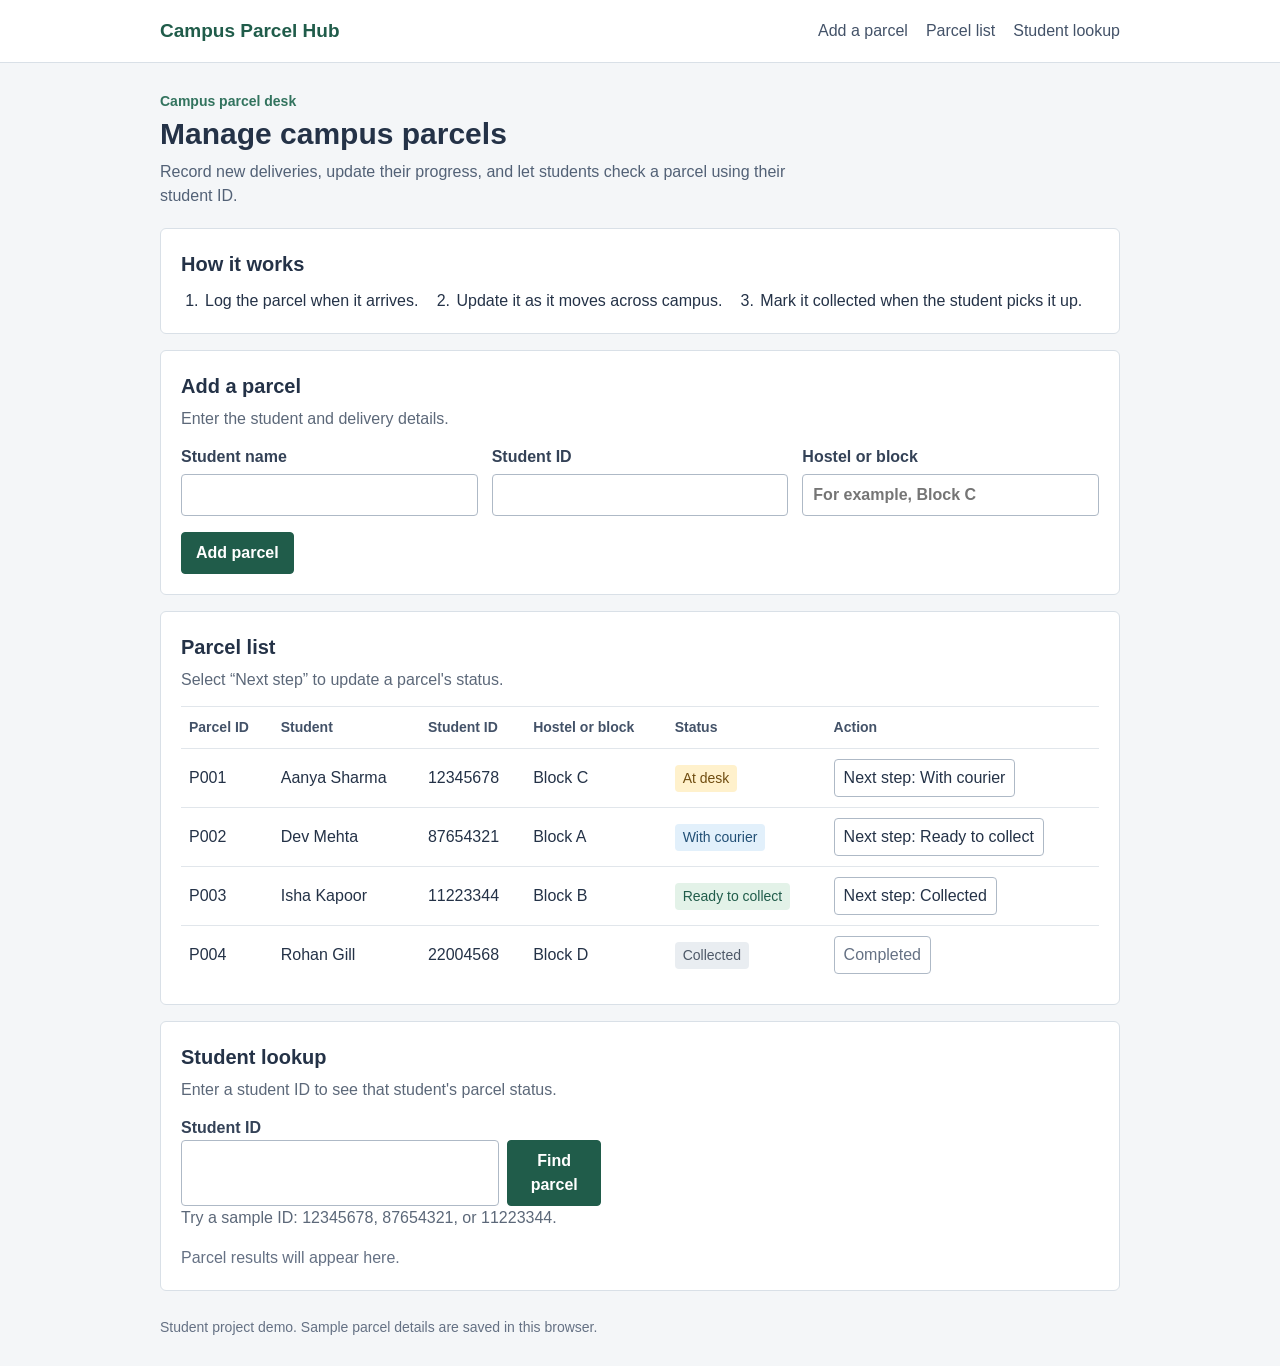
==== index.html @ 83a35be8 "Add files via upload" ====
<!doctype html>
<html lang="en">
<head>
  <meta charset="utf-8">
  <meta name="viewport" content="width=device-width, initial-scale=1">
  <title>Campus Parcel Hub</title>
  <link rel="stylesheet" href="styles.css">
  <script src="app.js" defer></script>
</head>
<body>
  <header class="site-header">
    <div class="container header-content">
      <a class="site-name" href="#">Campus Parcel Hub</a>
      <nav aria-label="Page sections">
        <a href="#add-parcel">Add a parcel</a>
        <a href="#parcel-list">Parcel list</a>
        <a href="#student-lookup">Student lookup</a>
      </nav>
    </div>
  </header>

  <main class="container">
    <section class="intro">
      <p class="small-heading">Campus parcel desk</p>
      <h1>Manage campus parcels</h1>
      <p>Record new deliveries, update their progress, and let students check a parcel using their student ID.</p>
    </section>

    <section class="panel how-it-works" aria-labelledby="steps-title">
      <h2 id="steps-title">How it works</h2>
      <ol>
        <li>Log the parcel when it arrives.</li>
        <li>Update it as it moves across campus.</li>
        <li>Mark it collected when the student picks it up.</li>
      </ol>
    </section>

    <section class="panel" id="add-parcel" aria-labelledby="add-title">
      <h2 id="add-title">Add a parcel</h2>
      <p class="section-help">Enter the student and delivery details.</p>
      <form id="parcel-form">
        <div class="form-grid">
          <label>
            Student name
            <input name="studentName" type="text" required>
          </label>
          <label>
            Student ID
            <input name="studentId" type="text" inputmode="numeric" required>
          </label>
          <label>
            Hostel or block
            <input name="location" type="text" placeholder="For example, Block C" required>
          </label>
        </div>
        <button class="button" type="submit">Add parcel</button>
        <p class="form-message" id="form-message" aria-live="polite"></p>
      </form>
    </section>

    <section class="panel" id="parcel-list" aria-labelledby="list-title">
      <div class="section-heading">
        <div>
          <h2 id="list-title">Parcel list</h2>
          <p class="section-help">Select “Next step” to update a parcel's status.</p>
        </div>
      </div>
      <div class="table-scroll">
        <table>
          <thead>
            <tr>
              <th scope="col">Parcel ID</th>
              <th scope="col">Student</th>
              <th scope="col">Student ID</th>
              <th scope="col">Hostel or block</th>
              <th scope="col">Status</th>
              <th scope="col">Action</th>
            </tr>
          </thead>
          <tbody id="parcel-rows"></tbody>
        </table>
      </div>
    </section>

    <section class="panel" id="student-lookup" aria-labelledby="lookup-title">
      <h2 id="lookup-title">Student lookup</h2>
      <p class="section-help">Enter a student ID to see that student's parcel status.</p>
      <form id="lookup-form" class="lookup-form">
        <label for="lookup-id">Student ID</label>
        <div class="lookup-row">
          <input id="lookup-id" name="studentId" type="text" inputmode="numeric" required>
          <button class="button" type="submit">Find parcel</button>
        </div>
      </form>
      <p class="section-help">Try a sample ID: 12345678, 87654321, or 11223344.</p>
      <div id="lookup-results" class="lookup-results" aria-live="polite">
        <p class="quiet-text">Parcel results will appear here.</p>
      </div>
    </section>
  </main>

  <footer class="container footer">
    Student project demo. Sample parcel details are saved in this browser.
  </footer>
</body>
</html>
---- styles.css ----
* {
  box-sizing: border-box;
}

:root {
  font-family: Arial, Helvetica, sans-serif;
  color: #243247;
  background: #f4f6f8;
}

body {
  margin: 0;
  font-size: 16px;
  line-height: 1.5;
}

.container {
  width: min(960px, calc(100% - 32px));
  margin: 0 auto;
}

.site-header {
  background: #ffffff;
  border-bottom: 1px solid #d9e0e7;
}

.header-content {
  min-height: 62px;
  display: flex;
  align-items: center;
  justify-content: space-between;
  gap: 20px;
}

.site-name {
  color: #205c4a;
  font-size: 19px;
  font-weight: 700;
  text-decoration: none;
}

nav {
  display: flex;
  flex-wrap: wrap;
  gap: 18px;
}

nav a {
  color: #435268;
  text-decoration: none;
}

nav a:hover {
  text-decoration: underline;
}

main {
  padding-top: 28px;
}

.intro {
  margin-bottom: 20px;
}

.small-heading {
  margin: 0 0 4px;
  color: #32735e;
  font-size: 14px;
  font-weight: 700;
}

h1 {
  margin: 0 0 8px;
  font-size: 30px;
  line-height: 1.2;
}

.intro > p:last-child {
  max-width: 680px;
  margin: 0;
  color: #526176;
}

.panel {
  margin: 16px 0;
  padding: 20px;
  border: 1px solid #d9e0e7;
  border-radius: 6px;
  background: #ffffff;
}

h2 {
  margin: 0 0 6px;
  font-size: 20px;
}

.how-it-works ol {
  display: flex;
  flex-wrap: wrap;
  gap: 12px 36px;
  margin: 10px 0 0;
  padding-left: 22px;
}

.how-it-works li {
  padding-left: 2px;
}

.section-help {
  margin: 0 0 14px;
  color: #5c6879;
}

.form-grid {
  display: grid;
  grid-template-columns: repeat(3, minmax(0, 1fr));
  gap: 14px;
  margin-bottom: 16px;
}

label {
  display: block;
  color: #344257;
  font-weight: 700;
}

input {
  display: block;
  width: 100%;
  min-height: 40px;
  margin-top: 5px;
  padding: 8px 10px;
  border: 1px solid #aeb9c6;
  border-radius: 4px;
  color: #243247;
  background: #ffffff;
  font: inherit;
}

input:focus {
  outline: 2px solid #82bba7;
  outline-offset: 1px;
}

.button {
  min-height: 40px;
  padding: 8px 14px;
  border: 1px solid #205c4a;
  border-radius: 4px;
  color: #ffffff;
  background: #205c4a;
  font: inherit;
  font-weight: 700;
  cursor: pointer;
}

.button:hover {
  background: #174938;
}

.form-message {
  display: inline-block;
  margin: 0 0 0 10px;
  color: #32735e;
}

.section-heading {
  display: flex;
  align-items: flex-start;
  justify-content: space-between;
}

.table-scroll {
  overflow-x: auto;
}

table {
  width: 100%;
  border-collapse: collapse;
  text-align: left;
}

th,
td {
  padding: 10px 8px;
  border-top: 1px solid #e1e6eb;
  vertical-align: middle;
}

th {
  color: #435268;
  font-size: 14px;
}

.status {
  display: inline-block;
  padding: 3px 8px;
  border-radius: 4px;
  font-size: 14px;
  white-space: nowrap;
}

.status-0 {
  color: #704d10;
  background: #fff1cc;
}

.status-1 {
  color: #214f75;
  background: #e2f0fb;
}

.status-2 {
  color: #205c4a;
  background: #e3f2e8;
}

.status-3 {
  color: #4e5968;
  background: #e9edf1;
}

.small-button {
  padding: 6px 9px;
  border: 1px solid #aeb9c6;
  border-radius: 4px;
  color: #243247;
  background: #ffffff;
  font: inherit;
  cursor: pointer;
  white-space: nowrap;
}

.small-button:hover:not(:disabled) {
  border-color: #205c4a;
  color: #205c4a;
}

.small-button:disabled {
  color: #657184;
  cursor: default;
}

.lookup-form {
  max-width: 420px;
}

.lookup-row {
  display: flex;
  gap: 8px;
}

.lookup-row input {
  margin-top: 0;
}

.lookup-results {
  margin-top: 16px;
}

.lookup-result {
  margin: 8px 0;
  padding: 10px 12px;
  border-left: 3px solid #32735e;
  background: #f4f6f8;
}

.lookup-result p {
  margin: 2px 0;
}

.quiet-text {
  margin: 0;
  color: #657184;
}

.footer {
  padding: 10px 0 28px;
  color: #657184;
  font-size: 14px;
}

@media (max-width: 700px) {
  .header-content {
    align-items: flex-start;
    flex-direction: column;
    padding-top: 12px;
    padding-bottom: 12px;
  }

  nav {
    gap: 12px;
  }

  .form-grid {
    grid-template-columns: 1fr;
  }

  .how-it-works ol {
    display: block;
  }

  .lookup-row {
    align-items: stretch;
    flex-direction: column;
  }

  .form-message {
    display: block;
    margin: 8px 0 0;
  }
}
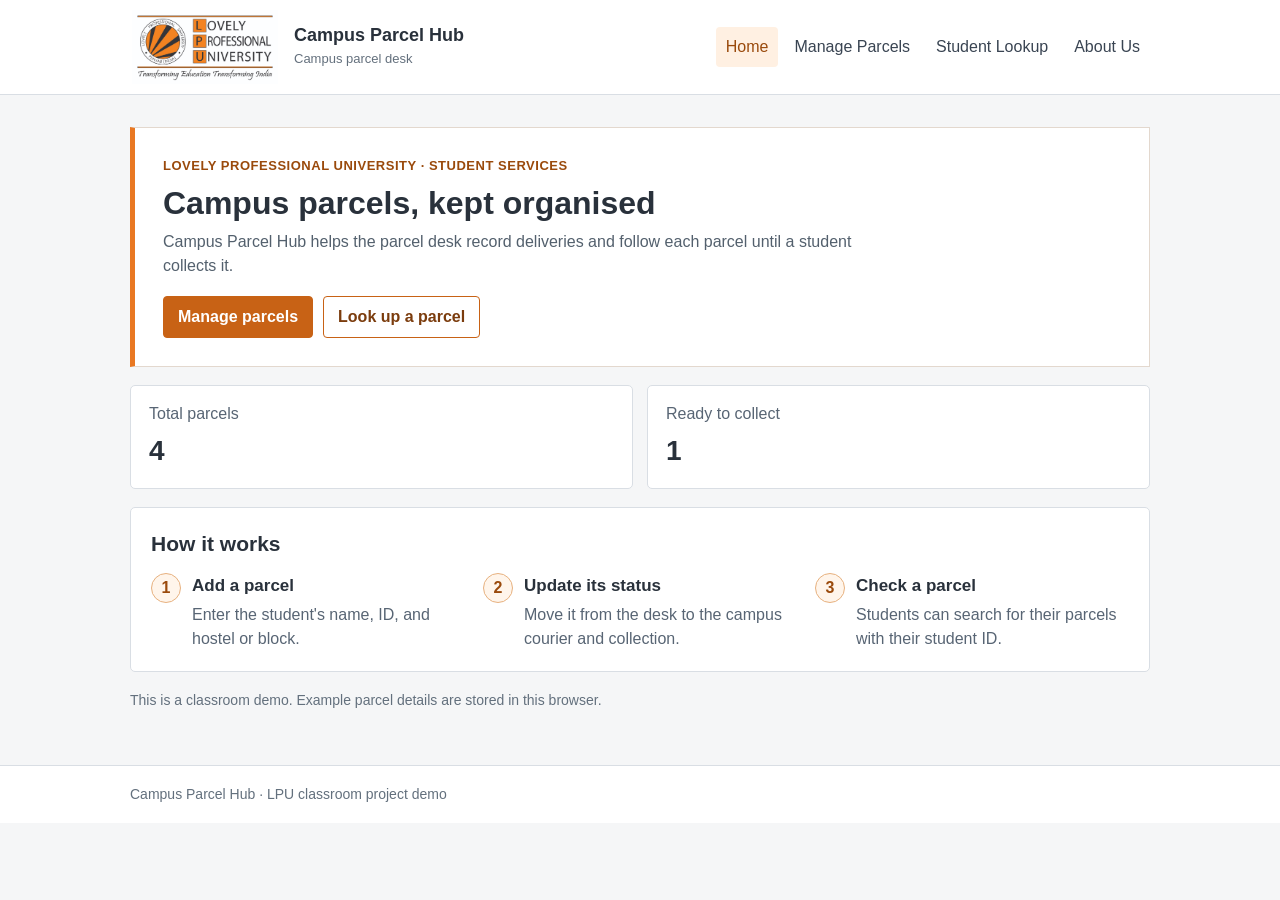
==== commit 58eeb19f: "Add files via upload" ====
--- a/index.html
+++ b/index.html
@@ -3,106 +3,69 @@
 <head>
   <meta charset="utf-8">
   <meta name="viewport" content="width=device-width, initial-scale=1">
-  <title>Campus Parcel Hub</title>
+  <title>Home | Campus Parcel Hub</title>
   <link rel="stylesheet" href="styles.css">
   <script src="app.js" defer></script>
 </head>
 <body>
-  <header class="site-header">
-    <div class="container header-content">
-      <a class="site-name" href="#">Campus Parcel Hub</a>
-      <nav aria-label="Page sections">
-        <a href="#add-parcel">Add a parcel</a>
-        <a href="#parcel-list">Parcel list</a>
-        <a href="#student-lookup">Student lookup</a>
-      </nav>
-    </div>
-  </header>
-
-  <main class="container">
-    <section class="intro">
-      <p class="small-heading">Campus parcel desk</p>
-      <h1>Manage campus parcels</h1>
-      <p>Record new deliveries, update their progress, and let students check a parcel using their student ID.</p>
-    </section>
-
-    <section class="panel how-it-works" aria-labelledby="steps-title">
-      <h2 id="steps-title">How it works</h2>
-      <ol>
-        <li>Log the parcel when it arrives.</li>
-        <li>Update it as it moves across campus.</li>
-        <li>Mark it collected when the student picks it up.</li>
-      </ol>
-    </section>
-
-    <section class="panel" id="add-parcel" aria-labelledby="add-title">
-      <h2 id="add-title">Add a parcel</h2>
-      <p class="section-help">Enter the student and delivery details.</p>
-      <form id="parcel-form">
-        <div class="form-grid">
-          <label>
-            Student name
-            <input name="studentName" type="text" required>
-          </label>
-          <label>
-            Student ID
-            <input name="studentId" type="text" inputmode="numeric" required>
-          </label>
-          <label>
-            Hostel or block
-            <input name="location" type="text" placeholder="For example, Block C" required>
-          </label>
-        </div>
-        <button class="button" type="submit">Add parcel</button>
-        <p class="form-message" id="form-message" aria-live="polite"></p>
-      </form>
-    </section>
-
-    <section class="panel" id="parcel-list" aria-labelledby="list-title">
-      <div class="section-heading">
-        <div>
-          <h2 id="list-title">Parcel list</h2>
-          <p class="section-help">Select “Next step” to update a parcel's status.</p>
-        </div>
+    <header class="site-header">
+      <div class="container header-content">
+        <a class="brand" href="index.html">
+          <img class="lpu-logo" src="lpu-logo.jpg" alt="Lovely Professional University logo">
+          <span class="brand-text"><strong>Campus Parcel Hub</strong><small>Campus parcel desk</small></span>
+        </a>
+        <nav class="main-nav" aria-label="Main navigation">
+          <a href="index.html" aria-current="page">Home</a>
+          <a href="parcels.html">Manage Parcels</a>
+          <a href="lookup.html">Student Lookup</a>
+          <a href="about.html">About Us</a>
+        </nav>
       </div>
-      <div class="table-scroll">
-        <table>
-          <thead>
-            <tr>
-              <th scope="col">Parcel ID</th>
-              <th scope="col">Student</th>
-              <th scope="col">Student ID</th>
-              <th scope="col">Hostel or block</th>
-              <th scope="col">Status</th>
-              <th scope="col">Action</th>
-            </tr>
-          </thead>
-          <tbody id="parcel-rows"></tbody>
-        </table>
+    </header>
+  <main class="container page-content">
+    <section class="home-intro">
+      <p class="eyebrow">LOVELY PROFESSIONAL UNIVERSITY · STUDENT SERVICES</p>
+      <h1>Campus parcels, kept organised</h1>
+      <p>Campus Parcel Hub helps the parcel desk record deliveries and follow each parcel until a student collects it.</p>
+      <div class="button-row">
+        <a class="button" href="parcels.html">Manage parcels</a>
+        <a class="button button-secondary" href="lookup.html">Look up a parcel</a>
       </div>
     </section>
 
-    <section class="panel" id="student-lookup" aria-labelledby="lookup-title">
-      <h2 id="lookup-title">Student lookup</h2>
-      <p class="section-help">Enter a student ID to see that student's parcel status.</p>
-      <form id="lookup-form" class="lookup-form">
-        <label for="lookup-id">Student ID</label>
-        <div class="lookup-row">
-          <input id="lookup-id" name="studentId" type="text" inputmode="numeric" required>
-          <button class="button" type="submit">Find parcel</button>
-        </div>
-      </form>
-      <p class="section-help">Try a sample ID: 12345678, 87654321, or 11223344.</p>
-      <div id="lookup-results" class="lookup-results" aria-live="polite">
-        <p class="quiet-text">Parcel results will appear here.</p>
+    <section class="summary-grid" aria-label="Parcel summary">
+      <article class="summary-card">
+        <p>Total parcels</p>
+        <strong id="total-count">0</strong>
+      </article>
+      <article class="summary-card">
+        <p>Ready to collect</p>
+        <strong id="ready-count">0</strong>
+      </article>
+    </section>
+
+    <section class="panel">
+      <h2>How it works</h2>
+      <div class="steps-grid">
+        <article class="step">
+          <span>1</span>
+          <div><h3>Add a parcel</h3><p>Enter the student's name, ID, and hostel or block.</p></div>
+        </article>
+        <article class="step">
+          <span>2</span>
+          <div><h3>Update its status</h3><p>Move it from the desk to the campus courier and collection.</p></div>
+        </article>
+        <article class="step">
+          <span>3</span>
+          <div><h3>Check a parcel</h3><p>Students can search for their parcels with their student ID.</p></div>
+        </article>
       </div>
     </section>
+
+    <p class="note">This is a classroom demo. Example parcel details are stored in this browser.</p>
   </main>
-
-  <footer class="container footer">
-    Student project demo. Sample parcel details are saved in this browser.
-  </footer>
+    <footer class="site-footer">
+      <div class="container">Campus Parcel Hub · LPU classroom project demo</div>
+    </footer>
 </body>
 </html>
-
-
--- a/styles.css
+++ b/styles.css
@@ -4,8 +4,8 @@
 
 :root {
   font-family: Arial, Helvetica, sans-serif;
-  color: #243247;
-  background: #f4f6f8;
+  color: #29313b;
+  background: #f5f6f7;
 }
 
 body {
@@ -15,100 +15,227 @@
 }
 
 .container {
-  width: min(960px, calc(100% - 32px));
+  width: min(1020px, calc(100% - 32px));
   margin: 0 auto;
 }
 
 .site-header {
   background: #ffffff;
-  border-bottom: 1px solid #d9e0e7;
+  border-bottom: 1px solid #d9dee4;
 }
 
 .header-content {
-  min-height: 62px;
+  min-height: 94px;
   display: flex;
   align-items: center;
   justify-content: space-between;
-  gap: 20px;
-}
-
-.site-name {
-  color: #205c4a;
-  font-size: 19px;
+  gap: 24px;
+}
+
+.brand {
+  display: flex;
+  align-items: center;
+  gap: 14px;
+  color: inherit;
+  text-decoration: none;
+}
+
+.lpu-logo {
+  display: block;
+  width: 150px;
+  height: 74px;
+  object-fit: contain;
+}
+
+.brand-text {
+  display: grid;
+  gap: 2px;
+}
+
+.brand-text strong {
+  font-size: 18px;
+  line-height: 1.2;
+}
+
+.brand-text small {
+  color: #64707d;
+  font-size: 13px;
+}
+
+.main-nav {
+  display: flex;
+  align-items: center;
+  flex-wrap: wrap;
+  gap: 6px;
+}
+
+.main-nav a {
+  padding: 8px 10px;
+  border-radius: 4px;
+  color: #394452;
+  text-decoration: none;
+}
+
+.main-nav a:hover,
+.main-nav a[aria-current="page"] {
+  color: #9a4a0c;
+  background: #fff0e2;
+}
+
+.page-content {
+  padding-top: 32px;
+  padding-bottom: 38px;
+}
+
+.home-intro {
+  padding: 28px;
+  border: 1px solid #e3d8ce;
+  border-left: 5px solid #e97822;
+  background: #ffffff;
+}
+
+.eyebrow {
+  margin: 0 0 8px;
+  color: #9a4a0c;
+  font-size: 13px;
+  font-weight: 700;
+  letter-spacing: .04em;
+}
+
+h1 {
+  margin: 0 0 8px;
+  font-size: 32px;
+  line-height: 1.2;
+}
+
+.home-intro > p:not(.eyebrow),
+.page-heading > p:last-child {
+  max-width: 700px;
+  margin: 0;
+  color: #53606d;
+}
+
+.button-row {
+  display: flex;
+  flex-wrap: wrap;
+  gap: 10px;
+  margin-top: 18px;
+}
+
+.button {
+  display: inline-flex;
+  min-height: 40px;
+  align-items: center;
+  justify-content: center;
+  padding: 8px 14px;
+  border: 1px solid #c86215;
+  border-radius: 4px;
+  color: #ffffff;
+  background: #c86215;
+  font: inherit;
   font-weight: 700;
   text-decoration: none;
-}
-
-nav {
-  display: flex;
-  flex-wrap: wrap;
-  gap: 18px;
-}
-
-nav a {
-  color: #435268;
-  text-decoration: none;
-}
-
-nav a:hover {
-  text-decoration: underline;
-}
-
-main {
-  padding-top: 28px;
-}
-
-.intro {
-  margin-bottom: 20px;
-}
-
-.small-heading {
+  cursor: pointer;
+}
+
+.button:hover {
+  background: #a84f0c;
+}
+
+.button-secondary {
+  color: #7b3c0d;
+  background: #ffffff;
+}
+
+.button-secondary:hover {
+  color: #ffffff;
+}
+
+.summary-grid {
+  display: grid;
+  grid-template-columns: repeat(2, minmax(0, 1fr));
+  gap: 14px;
+  margin: 18px 0;
+}
+
+.summary-card,
+.panel {
+  border: 1px solid #d9dee4;
+  border-radius: 5px;
+  background: #ffffff;
+}
+
+.summary-card {
+  padding: 16px 18px;
+}
+
+.summary-card p {
   margin: 0 0 4px;
-  color: #32735e;
-  font-size: 14px;
-  font-weight: 700;
-}
-
-h1 {
+  color: #586574;
+}
+
+.summary-card strong {
+  color: #29313b;
+  font-size: 28px;
+}
+
+.panel {
+  margin: 18px 0;
+  padding: 20px;
+}
+
+h2 {
   margin: 0 0 8px;
-  font-size: 30px;
-  line-height: 1.2;
-}
-
-.intro > p:last-child {
-  max-width: 680px;
-  margin: 0;
-  color: #526176;
-}
-
-.panel {
-  margin: 16px 0;
-  padding: 20px;
-  border: 1px solid #d9e0e7;
-  border-radius: 6px;
-  background: #ffffff;
-}
-
-h2 {
-  margin: 0 0 6px;
-  font-size: 20px;
-}
-
-.how-it-works ol {
-  display: flex;
-  flex-wrap: wrap;
-  gap: 12px 36px;
-  margin: 10px 0 0;
-  padding-left: 22px;
-}
-
-.how-it-works li {
-  padding-left: 2px;
+  font-size: 21px;
+}
+
+h3 {
+  margin: 0 0 4px;
+  font-size: 17px;
 }
 
 .section-help {
   margin: 0 0 14px;
-  color: #5c6879;
+  color: #586574;
+}
+
+.steps-grid {
+  display: grid;
+  grid-template-columns: repeat(3, minmax(0, 1fr));
+  gap: 18px;
+  margin-top: 14px;
+}
+
+.step {
+  display: flex;
+  gap: 11px;
+  align-items: flex-start;
+}
+
+.step > span {
+  display: grid;
+  flex: 0 0 30px;
+  width: 30px;
+  height: 30px;
+  place-items: center;
+  border: 1px solid #e7b17f;
+  border-radius: 50%;
+  color: #9a4a0c;
+  background: #fff5eb;
+  font-weight: 700;
+}
+
+.step p {
+  margin: 0;
+  color: #586574;
+}
+
+.page-heading {
+  margin-bottom: 20px;
+}
+
+.page-heading h1 {
+  margin-bottom: 6px;
 }
 
 .form-grid {
@@ -120,7 +247,7 @@
 
 label {
   display: block;
-  color: #344257;
+  color: #34404c;
   font-weight: 700;
 }
 
@@ -130,44 +257,22 @@
   min-height: 40px;
   margin-top: 5px;
   padding: 8px 10px;
-  border: 1px solid #aeb9c6;
+  border: 1px solid #aeb8c2;
   border-radius: 4px;
-  color: #243247;
+  color: #29313b;
   background: #ffffff;
   font: inherit;
 }
 
 input:focus {
-  outline: 2px solid #82bba7;
+  outline: 2px solid #e3a875;
   outline-offset: 1px;
-}
-
-.button {
-  min-height: 40px;
-  padding: 8px 14px;
-  border: 1px solid #205c4a;
-  border-radius: 4px;
-  color: #ffffff;
-  background: #205c4a;
-  font: inherit;
-  font-weight: 700;
-  cursor: pointer;
-}
-
-.button:hover {
-  background: #174938;
 }
 
 .form-message {
   display: inline-block;
   margin: 0 0 0 10px;
-  color: #32735e;
-}
-
-.section-heading {
-  display: flex;
-  align-items: flex-start;
-  justify-content: space-between;
+  color: #286a43;
 }
 
 .table-scroll {
@@ -176,6 +281,7 @@
 
 table {
   width: 100%;
+  min-width: 760px;
   border-collapse: collapse;
   text-align: left;
 }
@@ -183,12 +289,12 @@
 th,
 td {
   padding: 10px 8px;
-  border-top: 1px solid #e1e6eb;
+  border-top: 1px solid #e1e5e9;
   vertical-align: middle;
 }
 
 th {
-  color: #435268;
+  color: #465361;
   font-size: 14px;
 }
 
@@ -222,9 +328,9 @@
 
 .small-button {
   padding: 6px 9px;
-  border: 1px solid #aeb9c6;
+  border: 1px solid #b9c2ca;
   border-radius: 4px;
-  color: #243247;
+  color: #394452;
   background: #ffffff;
   font: inherit;
   cursor: pointer;
@@ -232,8 +338,8 @@
 }
 
 .small-button:hover:not(:disabled) {
-  border-color: #205c4a;
-  color: #205c4a;
+  border-color: #c86215;
+  color: #9a4a0c;
 }
 
 .small-button:disabled {
@@ -241,8 +347,12 @@
   cursor: default;
 }
 
+.lookup-panel {
+  max-width: 720px;
+}
+
 .lookup-form {
-  max-width: 420px;
+  max-width: 440px;
 }
 
 .lookup-row {
@@ -254,6 +364,10 @@
   margin-top: 0;
 }
 
+.sample-hint {
+  margin-top: 12px;
+}
+
 .lookup-results {
   margin-top: 16px;
 }
@@ -261,43 +375,130 @@
 .lookup-result {
   margin: 8px 0;
   padding: 10px 12px;
-  border-left: 3px solid #32735e;
-  background: #f4f6f8;
+  border-left: 3px solid #c86215;
+  background: #f6f7f8;
 }
 
 .lookup-result p {
   margin: 2px 0;
 }
 
-.quiet-text {
+.quiet-text,
+.note {
+  color: #63707d;
+}
+
+.note {
+  margin: 16px 0;
+  font-size: 14px;
+}
+
+.plain-list {
+  margin: 8px 0 0;
+  padding-left: 22px;
+}
+
+.plain-list li {
+  margin: 6px 0;
+}
+
+.project-parts {
+  display: grid;
+  gap: 11px;
+  margin: 12px 0 0;
+}
+
+.project-parts div {
+  display: grid;
+  grid-template-columns: 130px 1fr;
+  gap: 12px;
+}
+
+.project-parts dt {
+  color: #9a4a0c;
+  font-weight: 700;
+}
+
+.project-parts dd {
   margin: 0;
-  color: #657184;
-}
-
-.footer {
-  padding: 10px 0 28px;
-  color: #657184;
+  color: #53606d;
+}
+
+.site-footer {
+  padding: 18px 0;
+  border-top: 1px solid #d9dee4;
+  color: #63707d;
+  background: #ffffff;
   font-size: 14px;
 }
 
-@media (max-width: 700px) {
+@media (max-width: 760px) {
   .header-content {
     align-items: flex-start;
     flex-direction: column;
-    padding-top: 12px;
+    gap: 8px;
+    padding-top: 10px;
     padding-bottom: 12px;
   }
 
-  nav {
-    gap: 12px;
+  .brand {
+    gap: 10px;
+  }
+
+  .lpu-logo {
+    width: 118px;
+    height: 58px;
+  }
+
+  .main-nav {
+    gap: 2px;
+  }
+
+  .main-nav a {
+    padding: 7px 8px;
+  }
+
+  .steps-grid {
+    grid-template-columns: 1fr;
   }
 
   .form-grid {
     grid-template-columns: 1fr;
   }
-
-  .how-it-works ol {
-    display: block;
+}
+
+@media (max-width: 480px) {
+  .container {
+    width: min(100% - 22px, 1020px);
+  }
+
+  .brand-text strong {
+    font-size: 16px;
+  }
+
+  .main-nav a {
+    font-size: 14px;
+  }
+
+  .home-intro,
+  .panel {
+    padding: 16px;
+  }
+
+  h1 {
+    font-size: 27px;
+  }
+
+  .summary-grid {
+    gap: 8px;
+  }
+
+  .summary-card {
+    padding: 12px;
+  }
+
+  .summary-card strong {
+    font-size: 24px;
   }
 
   .lookup-row {
@@ -305,8 +506,8 @@
     flex-direction: column;
   }
 
-  .form-message {
-    display: block;
-    margin: 8px 0 0;
+  .project-parts div {
+    grid-template-columns: 1fr;
+    gap: 2px;
   }
 }
